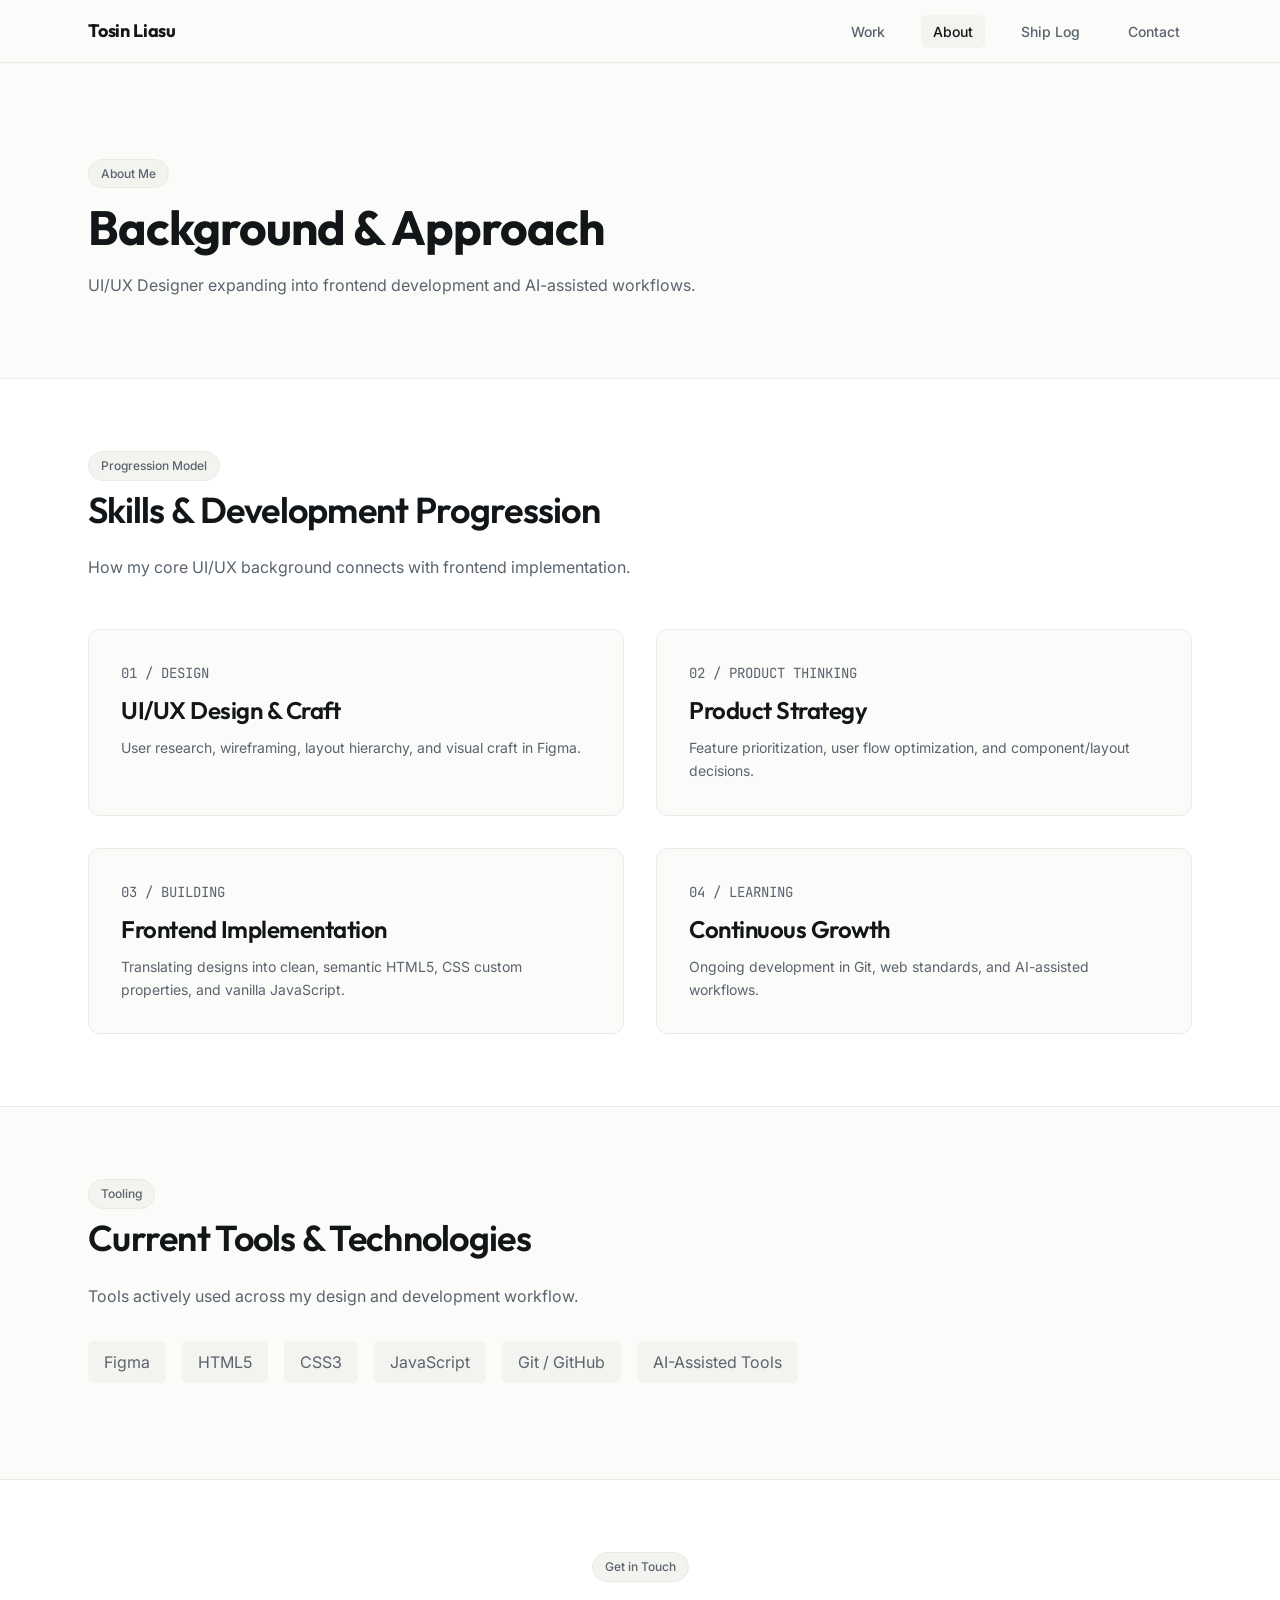
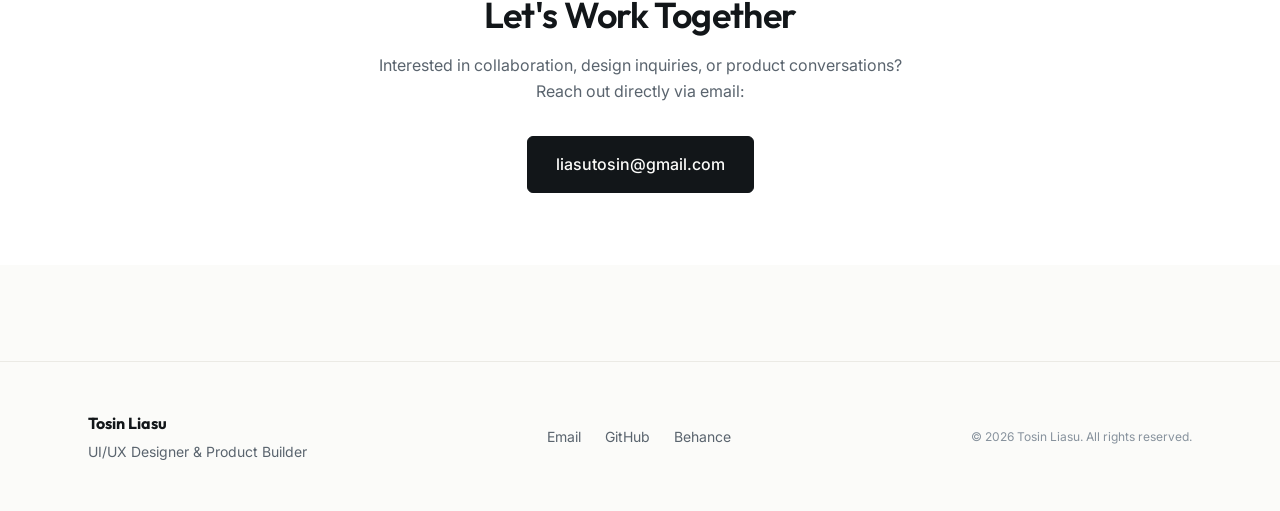
==== about.html @ 81b286e2 "feat: complete Stage 5 about, shiplog, and contact secondary pages" ====
<!DOCTYPE html>
<html lang="en">
<head>
  <meta charset="UTF-8">
  <meta name="viewport" content="width=device-width, initial-scale=1.0">
  <title>About — Tosin Liasu Portfolio</title>
  <meta name="description" content="Learn about Tosin Liasu — UI/UX Designer expanding into frontend development and AI-assisted workflows.">
  <link rel="stylesheet" href="css/main.css">
</head>
<body>

  <!-- Site Header & Navigation -->
  <header class="site-header">
    <div class="container">
      <a href="index.html" class="brand-logo">Tosin Liasu</a>
      
      <button class="mobile-menu-btn" aria-label="Toggle navigation menu" aria-expanded="false">
        <svg width="24" height="24" viewBox="0 0 24 24" fill="none" stroke="currentColor" stroke-width="2" stroke-linecap="round" stroke-linejoin="round">
          <line x1="3" y1="12" x2="21" y2="12"></line>
          <line x1="3" y1="6" x2="21" y2="6"></line>
          <line x1="3" y1="18" x2="21" y2="18"></line>
        </svg>
      </button>

      <nav>
        <ul class="nav-links">
          <li><a href="work.html" class="nav-link">Work</a></li>
          <li><a href="about.html" class="nav-link active">About</a></li>
          <li><a href="shiplog.html" class="nav-link">Ship Log</a></li>
          <li><a href="contact.html" class="nav-link">Contact</a></li>
        </ul>
      </nav>
    </div>
  </header>

  <main>
    <!-- About Hero Section -->
    <section class="section" style="padding-top: var(--space-3xl); padding-bottom: var(--space-xl);">
      <div class="container">
        <span class="badge" style="margin-bottom: var(--space-xs);">About Me</span>
        <h1 class="page-title">Background & Approach</h1>
        <p class="lead" style="margin-bottom: var(--space-lg);">
          UI/UX Designer expanding into frontend development and AI-assisted workflows.
        </p>
      </div>
    </section>

    <!-- Progression Pillars Section -->
    <section class="section" style="background-color: var(--bg-surface); border-top: 1px solid var(--border-light); border-bottom: 1px solid var(--border-light);">
      <div class="container">
        <div class="section-header" style="margin-bottom: var(--space-xl);">
          <span class="badge" style="margin-bottom: var(--space-2xs);">Progression Model</span>
          <h2 class="section-title">Skills & Development Progression</h2>
          <p class="text-muted">How my core UI/UX background connects with frontend implementation.</p>
        </div>

        <div class="grid grid-2-col">
          <!-- Pillar 1: Design -->
          <div class="info-card" style="background-color: var(--bg-primary);">
            <div class="font-mono text-small text-muted" style="margin-bottom: var(--space-xs);">01 / DESIGN</div>
            <h3 style="margin-bottom: var(--space-xs);">UI/UX Design & Craft</h3>
            <p class="text-small text-muted" style="margin-bottom: 0;">
              User research, wireframing, layout hierarchy, and visual craft in Figma.
            </p>
          </div>

          <!-- Pillar 2: Product Thinking -->
          <div class="info-card" style="background-color: var(--bg-primary);">
            <div class="font-mono text-small text-muted" style="margin-bottom: var(--space-xs);">02 / PRODUCT THINKING</div>
            <h3 style="margin-bottom: var(--space-xs);">Product Strategy</h3>
            <p class="text-small text-muted" style="margin-bottom: 0;">
              Feature prioritization, user flow optimization, and component/layout decisions.
            </p>
          </div>

          <!-- Pillar 3: Building -->
          <div class="info-card" style="background-color: var(--bg-primary);">
            <div class="font-mono text-small text-muted" style="margin-bottom: var(--space-xs);">03 / BUILDING</div>
            <h3 style="margin-bottom: var(--space-xs);">Frontend Implementation</h3>
            <p class="text-small text-muted" style="margin-bottom: 0;">
              Translating designs into clean, semantic HTML5, CSS custom properties, and vanilla JavaScript.
            </p>
          </div>

          <!-- Pillar 4: Learning -->
          <div class="info-card" style="background-color: var(--bg-primary);">
            <div class="font-mono text-small text-muted" style="margin-bottom: var(--space-xs);">04 / LEARNING</div>
            <h3 style="margin-bottom: var(--space-xs);">Continuous Growth</h3>
            <p class="text-small text-muted" style="margin-bottom: 0;">
              Ongoing development in Git, web standards, and AI-assisted workflows.
            </p>
          </div>
        </div>
      </div>
    </section>

    <!-- Current Tool Stack Section -->
    <section class="section" style="padding-top: var(--space-2xl); padding-bottom: var(--space-3xl);">
      <div class="container">
        <div class="section-header" style="margin-bottom: var(--space-lg);">
          <span class="badge" style="margin-bottom: var(--space-2xs);">Tooling</span>
          <h2 class="section-title">Current Tools & Technologies</h2>
          <p class="text-muted">Tools actively used across my design and development workflow.</p>
        </div>

        <div style="display: flex; flex-wrap: wrap; gap: var(--space-sm);">
          <span class="tag" style="font-size: var(--font-size-body); padding: 0.5rem 1rem;">Figma</span>
          <span class="tag" style="font-size: var(--font-size-body); padding: 0.5rem 1rem;">HTML5</span>
          <span class="tag" style="font-size: var(--font-size-body); padding: 0.5rem 1rem;">CSS3</span>
          <span class="tag" style="font-size: var(--font-size-body); padding: 0.5rem 1rem;">JavaScript</span>
          <span class="tag" style="font-size: var(--font-size-body); padding: 0.5rem 1rem;">Git / GitHub</span>
          <span class="tag" style="font-size: var(--font-size-body); padding: 0.5rem 1rem;">AI-Assisted Tools</span>
        </div>
      </div>
    </section>

    <!-- Contact CTA Section -->
    <section class="section" id="contact" style="background-color: var(--bg-surface); border-top: 1px solid var(--border-light);">
      <div class="container text-center" style="max-width: 640px;">
        <span class="badge" style="margin-bottom: var(--space-xs);">Get in Touch</span>
        <h2 class="section-title" style="margin-bottom: var(--space-sm);">Let's Work Together</h2>
        <p class="text-muted" style="margin-bottom: var(--space-lg);">
          Interested in collaboration, design inquiries, or product conversations? Reach out directly via email:
        </p>
        <a href="mailto:liasutosin@gmail.com" class="btn btn-primary font-mono" style="font-size: 1rem; padding: 0.875rem 1.75rem;">
          liasutosin@gmail.com
        </a>
      </div>
    </section>
  </main>

  <!-- Site Footer -->
  <footer class="site-footer">
    <div class="container footer-content">
      <div>
        <strong style="font-family: var(--font-heading); font-size: 1rem; display: block; margin-bottom: 4px;">Tosin Liasu</strong>
        <p class="text-small text-muted" style="margin-bottom: 0;">UI/UX Designer & Product Builder</p>
      </div>

      <ul class="footer-socials">
        <li><a href="mailto:liasutosin@gmail.com">Email</a></li>
        <li><a href="https://github.com/Tosin-ships-it" target="_blank" rel="noopener">GitHub</a></li>
        <li><a href="https://be.net/tl332" target="_blank" rel="noopener">Behance</a></li>
      </ul>

      <div class="footer-copy">
        &copy; 2026 Tosin Liasu. All rights reserved.
      </div>
    </div>
  </footer>

  <script src="js/main.js"></script>
</body>
</html>
---- css/main.css ----
/* -------------------------------------------------------------------
   Tosin Liasu Personal Portfolio — Master Stylesheet
   Import tokens.css first before main stylesheet logic.
   ------------------------------------------------------------------- */

@import url('tokens.css');

/* Google Fonts Import: Outfit, Inter, JetBrains Mono */
@import url('https://fonts.googleapis.com/css2?family=Inter:wght@400;500;600;700&family=JetBrains+Mono:wght@400;500&family=Outfit:wght@500;600;700&display=swap');

/* ===================================================================
   1. CSS RESET & BASE STYLES
   =================================================================== */

*, *::before, *::after {
  box-sizing: border-box;
  margin: 0;
  padding: 0;
}

html {
  font-family: var(--font-body);
  font-size: 16px;
  line-height: var(--line-height-body);
  color: var(--text-primary);
  background-color: var(--bg-primary);
  scroll-behavior: smooth;
  -webkit-text-size-adjust: 100%;
  -webkit-font-smoothing: antialiased;
  -moz-osx-font-smoothing: grayscale;
}

body {
  min-height: 100vh;
  display: flex;
  flex-direction: column;
}

main {
  flex: 1;
}

/* Accessible Focus States */
:focus-visible {
  outline: 2px solid var(--accent-primary);
  outline-offset: 3px;
  border-radius: var(--radius-sm);
}

/* Selection Styling */
::selection {
  background-color: var(--accent-subtle);
  color: var(--accent-primary);
}

/* Media Elements Defaults */
img, picture, video, canvas, svg {
  display: block;
  max-width: 100%;
  height: auto;
}

input, button, textarea, select {
  font: inherit;
}

/* ===================================================================
   2. TYPOGRAPHY
   =================================================================== */

h1, h2, h3, h4, h5, h6 {
  font-family: var(--font-heading);
  font-weight: var(--fw-semibold);
  line-height: var(--line-height-heading);
  color: var(--text-primary);
  letter-spacing: -0.02em;
}

h1, .display-title {
  font-size: var(--font-size-display);
  font-weight: var(--fw-bold);
  margin-bottom: var(--space-md);
}

.page-title {
  font-size: var(--font-size-h1);
  margin-bottom: var(--space-sm);
}

h2, .section-title {
  font-size: var(--font-size-h2);
  margin-bottom: var(--space-md);
}

h3, .card-title {
  font-size: var(--font-size-h3);
  margin-bottom: var(--space-xs);
}

p {
  margin-bottom: var(--space-sm);
  color: var(--text-primary);
}

p.lead {
  font-size: var(--font-size-body);
  color: var(--text-secondary);
  max-width: 68ch;
}

.text-muted {
  color: var(--text-secondary);
}

.text-small {
  font-size: var(--font-size-sm);
}

.font-mono {
  font-family: var(--font-mono);
}

a {
  color: var(--accent-primary);
  text-decoration: none;
  transition: color var(--transition-fast);
}

a:hover {
  color: var(--accent-hover);
}

/* ===================================================================
   3. CONTAINERS & LAYOUT UTILITIES
   =================================================================== */

.container {
  width: 100%;
  max-width: var(--container-max);
  margin-left: auto;
  margin-right: auto;
  padding-left: var(--space-md);
  padding-right: var(--space-md);
}

.container-reading {
  width: 100%;
  max-width: var(--container-reading);
  margin-left: auto;
  margin-right: auto;
}

.section {
  padding-top: var(--space-2xl);
  padding-bottom: var(--space-2xl);
}

.grid {
  display: grid;
  gap: var(--space-lg);
}

.grid-2-col {
  grid-template-columns: 1fr;
}

.grid-3-col {
  grid-template-columns: 1fr;
}

@media (min-width: 640px) {
  .grid-2-col {
    grid-template-columns: repeat(2, 1fr);
  }
}

@media (min-width: 1024px) {
  .container {
    padding-left: var(--space-xl);
    padding-right: var(--space-xl);
  }

  .grid-3-col {
    grid-template-columns: repeat(3, 1fr);
  }
}

/* Dynamic Flex Helpers */
.flex {
  display: flex;
}

.flex-between {
  display: flex;
  justify-content: space-between;
  align-items: center;
}

.flex-center {
  display: flex;
  justify-content: center;
  align-items: center;
}

.gap-sm { gap: var(--space-sm); }
.gap-md { gap: var(--space-md); }

/* ===================================================================
   4. UI COMPONENTS (Buttons, Badges, Cards, Header, Footer)
   =================================================================== */

/* --- Buttons --- */
.btn {
  display: inline-flex;
  align-items: center;
  justify-content: center;
  gap: var(--space-xs);
  padding: 0.75rem 1.5rem;
  font-family: var(--font-body);
  font-size: var(--font-size-sm);
  font-weight: var(--fw-medium);
  border-radius: var(--radius-sm);
  cursor: pointer;
  border: 1px solid transparent;
  transition: background-color var(--transition-fast), border-color var(--transition-fast), transform var(--transition-fast);
  text-decoration: none;
  min-height: 44px; /* Accessible tap target */
}

.btn-primary {
  background-color: var(--text-primary);
  color: var(--bg-primary);
  border-color: var(--text-primary);
}

.btn-primary:hover {
  background-color: #2D3339;
  color: var(--bg-primary);
  transform: translateY(-1px);
}

.btn-secondary {
  background-color: var(--bg-surface);
  color: var(--text-primary);
  border-color: var(--border-light);
}

.btn-secondary:hover {
  background-color: var(--bg-subtle);
  border-color: var(--border-medium);
  color: var(--text-primary);
}

.btn-link {
  padding: 0;
  background: transparent;
  color: var(--accent-primary);
  border: none;
  min-height: auto;
  font-weight: var(--fw-medium);
}

.btn-link:hover {
  color: var(--accent-hover);
  text-decoration: underline;
}

/* --- Badges & Tags --- */
.badge {
  display: inline-flex;
  align-items: center;
  padding: 0.25rem 0.75rem;
  font-size: var(--font-size-xs);
  font-weight: var(--fw-medium);
  border-radius: var(--radius-full);
  background-color: var(--bg-subtle);
  color: var(--text-secondary);
  border: 1px solid var(--border-light);
  white-space: nowrap;
}

.tag {
  display: inline-flex;
  align-items: center;
  padding: 0.2rem 0.6rem;
  font-size: var(--font-size-xs);
  font-weight: var(--fw-regular);
  border-radius: var(--radius-sm);
  background-color: var(--bg-subtle);
  color: var(--text-secondary);
}

/* --- Header / Navigation --- */
.site-header {
  position: sticky;
  top: 0;
  z-index: 100;
  background-color: rgba(251, 251, 249, 0.9);
  backdrop-filter: blur(8px);
  border-bottom: 1px solid var(--border-light);
  padding-top: var(--space-sm);
  padding-bottom: var(--space-sm);
}

.site-header .container {
  display: flex;
  justify-content: space-between;
  align-items: center;
}

.brand-logo {
  font-family: var(--font-heading);
  font-size: 1.125rem;
  font-weight: var(--fw-bold);
  color: var(--text-primary);
  text-decoration: none;
  letter-spacing: -0.01em;
}

.brand-logo:hover {
  color: var(--accent-primary);
}

.nav-links {
  display: flex;
  align-items: center;
  gap: var(--space-md);
  list-style: none;
}

.nav-link {
  font-size: var(--font-size-sm);
  font-weight: var(--fw-medium);
  color: var(--text-secondary);
  text-decoration: none;
  padding: var(--space-2xs) var(--space-xs);
  border-radius: var(--radius-sm);
  transition: color var(--transition-fast);
}

.nav-link:hover,
.nav-link.active {
  color: var(--text-primary);
  background-color: var(--bg-subtle);
}

.mobile-menu-btn {
  display: none;
  background: transparent;
  border: none;
  cursor: pointer;
  padding: var(--space-2xs);
  color: var(--text-primary);
}

@media (max-width: 639px) {
  .mobile-menu-btn {
    display: block;
  }

  .nav-links {
    display: none;
    position: absolute;
    top: 100%;
    left: 0;
    right: 0;
    background-color: var(--bg-surface);
    border-bottom: 1px solid var(--border-light);
    flex-direction: column;
    padding: var(--space-md);
    gap: var(--space-xs);
    box-shadow: var(--shadow-subtle);
  }

  .nav-links.is-open {
    display: flex;
  }
}

/* --- Project Cards --- */
.project-card {
  background-color: var(--bg-surface);
  border: 1px solid var(--border-light);
  border-radius: var(--radius-md);
  overflow: hidden;
  display: flex;
  flex-direction: column;
  transition: transform var(--transition-base), border-color var(--transition-base), box-shadow var(--transition-base);
}

.project-card:hover {
  transform: translateY(-3px);
  border-color: var(--border-medium);
  box-shadow: var(--shadow-hover);
}

.card-cover {
  width: 100%;
  aspect-ratio: 16 / 10;
  background-color: var(--bg-subtle);
  overflow: hidden;
  position: relative;
  border-bottom: 1px solid var(--border-light);
}

.card-cover img {
  width: 100%;
  height: 100%;
  object-fit: cover;
  transition: transform var(--transition-base);
}

.project-card:hover .card-cover img {
  transform: scale(1.02);
}

.card-content {
  padding: var(--space-md);
  display: flex;
  flex-direction: column;
  flex: 1;
}

.card-header {
  display: flex;
  justify-content: space-between;
  align-items: flex-start;
  gap: var(--space-xs);
  margin-bottom: var(--space-xs);
}

.card-category {
  font-size: var(--font-size-xs);
  color: var(--text-secondary);
  text-transform: uppercase;
  letter-spacing: 0.05em;
  font-weight: var(--fw-medium);
}

.card-description {
  font-size: var(--font-size-sm);
  color: var(--text-secondary);
  margin-bottom: var(--space-md);
  flex: 1;
}

.card-tags {
  display: flex;
  flex-wrap: wrap;
  gap: var(--space-2xs);
  margin-bottom: var(--space-md);
}

.card-actions {
  display: flex;
  align-items: center;
  gap: var(--space-sm);
  margin-top: auto;
}

.text-center {
  text-align: center;
}

/* --- Info & Feature Cards --- */
.info-card {
  padding: var(--space-lg);
  background-color: var(--bg-surface);
  border: 1px solid var(--border-light);
  border-radius: var(--radius-md);
  transition: border-color var(--transition-fast), transform var(--transition-fast);
}

.info-card:hover {
  border-color: var(--border-medium);
}

/* --- Ship Log Cards --- */
.shiplog-card {
  padding: var(--space-lg);
  background-color: var(--bg-surface);
  border: 1px solid var(--border-light);
  border-radius: var(--radius-md);
  margin-bottom: var(--space-md);
  transition: border-color var(--transition-fast), transform var(--transition-fast);
}

.shiplog-card:hover {
  border-color: var(--border-medium);
}

.shiplog-card-header {
  display: flex;
  justify-content: space-between;
  align-items: center;
  margin-bottom: var(--space-xs);
}

.shiplog-card-tags {
  display: flex;
  flex-wrap: wrap;
  gap: var(--space-2xs);
  margin-top: var(--space-sm);
}

/* --- Contact Cards --- */
.contact-card {
  padding: var(--space-lg);
  background-color: var(--bg-surface);
  border: 1px solid var(--border-light);
  border-radius: var(--radius-md);
  display: flex;
  flex-direction: column;
  height: 100%;
  transition: border-color var(--transition-fast), transform var(--transition-fast);
}

.contact-card:hover {
  border-color: var(--border-medium);
  transform: translateY(-2px);
}

.contact-card-body {
  flex: 1;
  margin-bottom: var(--space-md);
}

/* --- Footer --- */
.site-footer {
  background-color: var(--bg-primary);
  border-top: 1px solid var(--border-light);
  padding-top: var(--space-xl);
  padding-bottom: var(--space-xl);
  margin-top: var(--space-3xl);
}

.footer-content {
  display: flex;
  flex-direction: column;
  gap: var(--space-md);
  align-items: center;
  text-align: center;
}

.footer-socials {
  display: flex;
  gap: var(--space-md);
  list-style: none;
}

.footer-socials a {
  color: var(--text-secondary);
  font-size: var(--font-size-sm);
  transition: color var(--transition-fast);
}

.footer-socials a:hover {
  color: var(--text-primary);
}

.footer-copy {
  font-size: var(--font-size-xs);
  color: var(--text-tertiary);
}

@media (min-width: 640px) {
  .footer-content {
    flex-direction: row;
    justify-content: space-between;
    text-align: left;
  }
}

/* ===================================================================
   5. ACCESSIBILITY & REDUCED MOTION
   =================================================================== */

@media (prefers-reduced-motion: reduce) {
  *, *::before, *::after {
    animation-duration: 0.01ms !important;
    animation-iteration-count: 1 !important;
    transition-duration: 0.01ms !important;
    scroll-behavior: auto !important;
  }
}
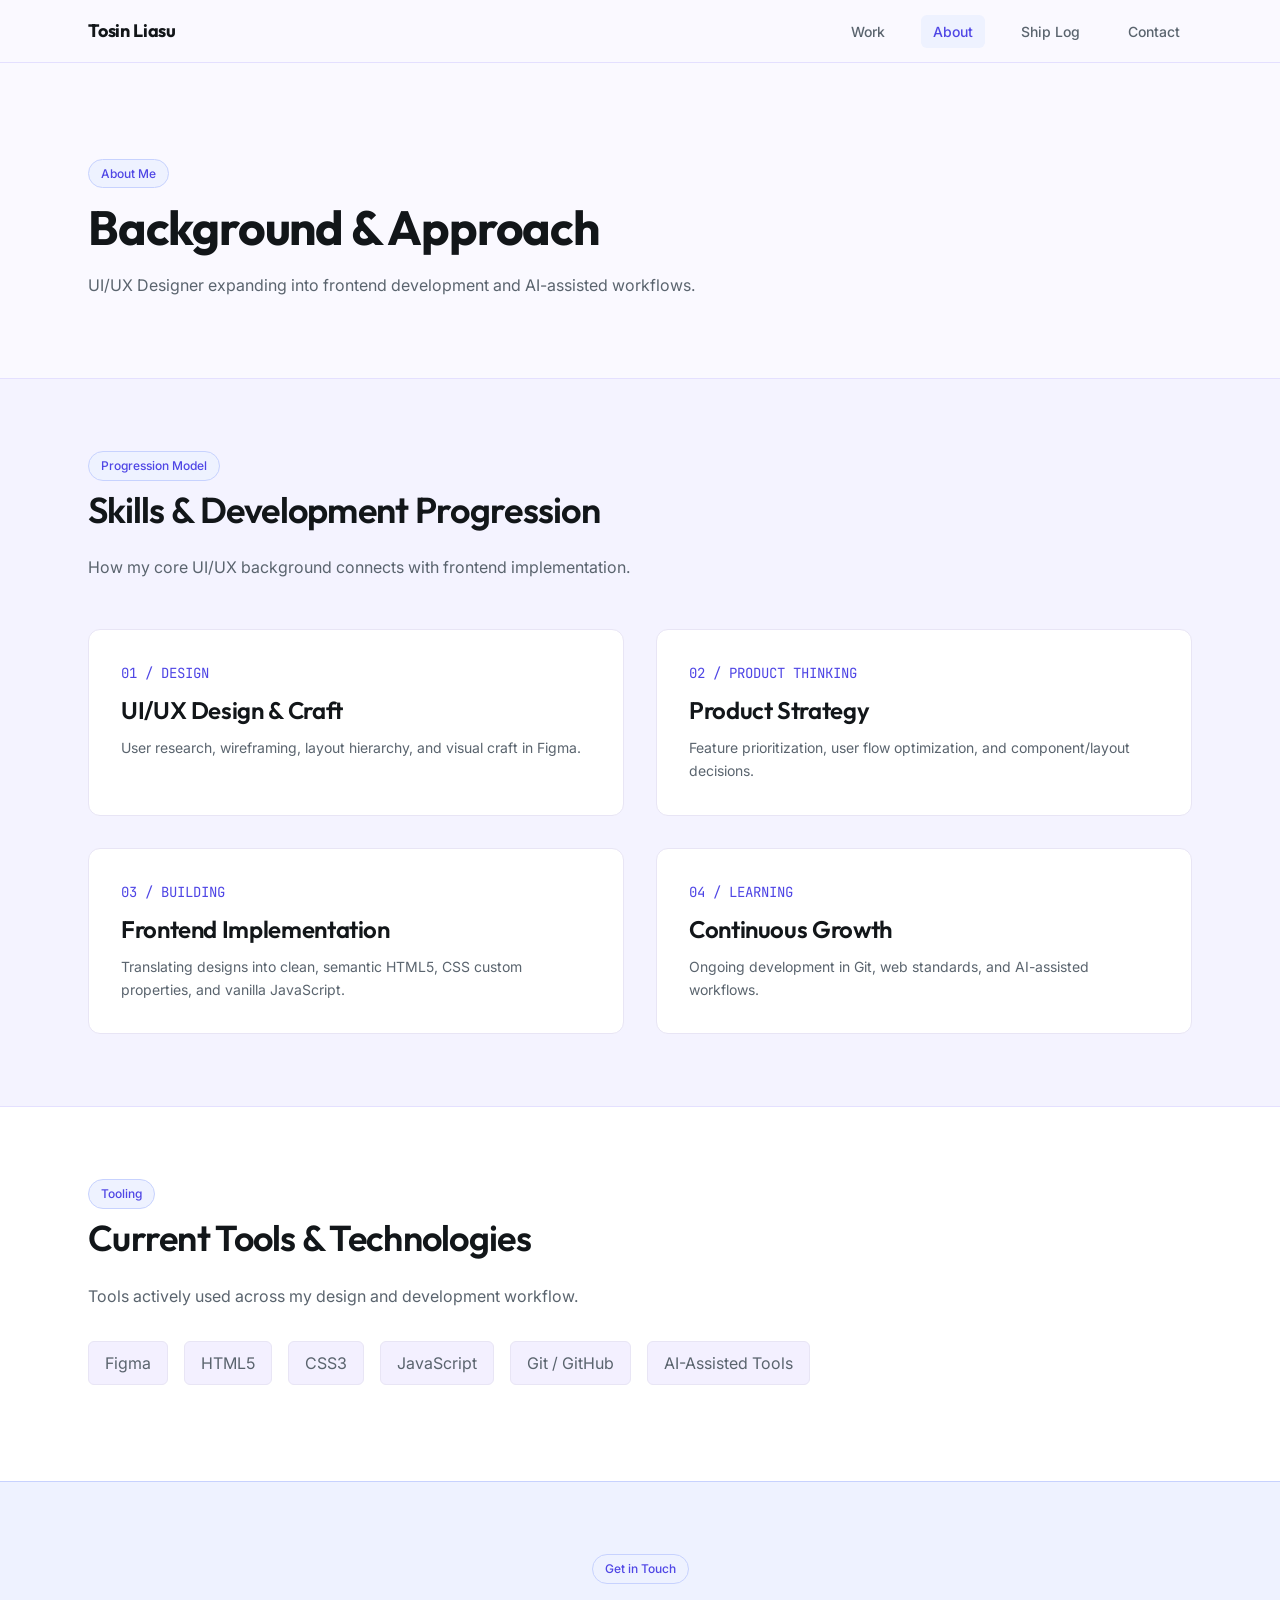
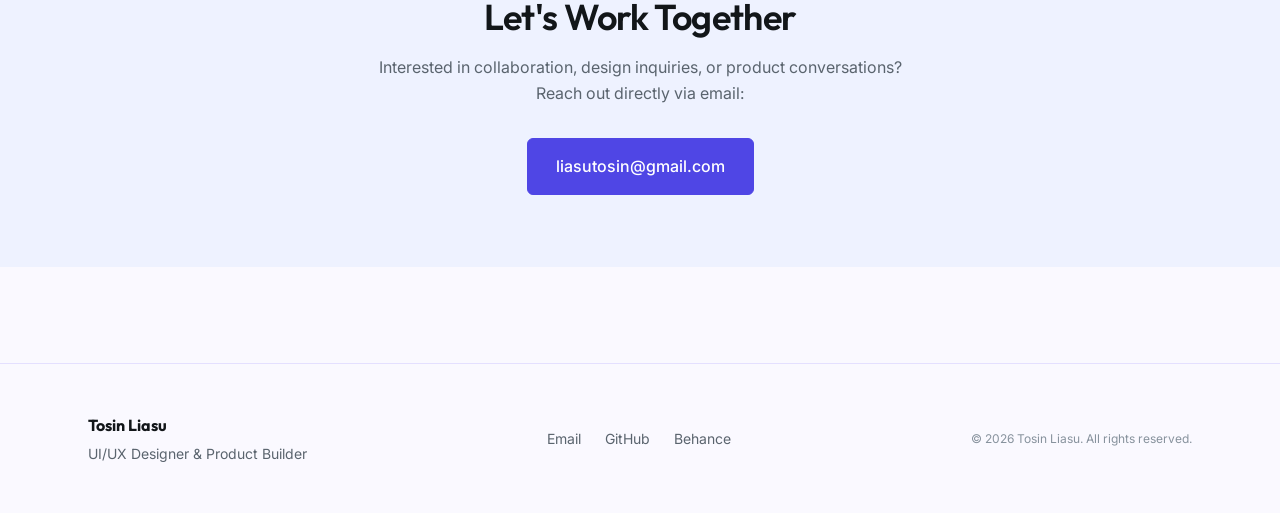
==== commit ac21c316: "feat: implement Section Colour System with subtle brand purple/lavender sequence" ====
--- a/about.html
+++ b/about.html
@@ -34,8 +34,8 @@
   </header>
 
   <main>
-    <!-- About Hero Section -->
-    <section class="section" style="padding-top: var(--space-3xl); padding-bottom: var(--space-xl);">
+    <!-- About Hero Section (Subtle lavender-tinted off-white) -->
+    <section class="section section-hero" style="padding-top: var(--space-3xl); padding-bottom: var(--space-xl);">
       <div class="container">
         <span class="badge" style="margin-bottom: var(--space-xs);">About Me</span>
         <h1 class="page-title">Background & Approach</h1>
@@ -45,8 +45,8 @@
       </div>
     </section>
 
-    <!-- Progression Pillars Section -->
-    <section class="section" style="background-color: var(--bg-surface); border-top: 1px solid var(--border-light); border-bottom: 1px solid var(--border-light);">
+    <!-- Progression Pillars Section (Soft Lavender Background) -->
+    <section class="section section-value">
       <div class="container">
         <div class="section-header" style="margin-bottom: var(--space-xl);">
           <span class="badge" style="margin-bottom: var(--space-2xs);">Progression Model</span>
@@ -56,8 +56,8 @@
 
         <div class="grid grid-2-col">
           <!-- Pillar 1: Design -->
-          <div class="info-card" style="background-color: var(--bg-primary);">
-            <div class="font-mono text-small text-muted" style="margin-bottom: var(--space-xs);">01 / DESIGN</div>
+          <div class="info-card">
+            <div class="font-mono text-small" style="color: var(--accent-primary); margin-bottom: var(--space-xs);">01 / DESIGN</div>
             <h3 style="margin-bottom: var(--space-xs);">UI/UX Design & Craft</h3>
             <p class="text-small text-muted" style="margin-bottom: 0;">
               User research, wireframing, layout hierarchy, and visual craft in Figma.
@@ -65,8 +65,8 @@
           </div>
 
           <!-- Pillar 2: Product Thinking -->
-          <div class="info-card" style="background-color: var(--bg-primary);">
-            <div class="font-mono text-small text-muted" style="margin-bottom: var(--space-xs);">02 / PRODUCT THINKING</div>
+          <div class="info-card">
+            <div class="font-mono text-small" style="color: var(--accent-primary); margin-bottom: var(--space-xs);">02 / PRODUCT THINKING</div>
             <h3 style="margin-bottom: var(--space-xs);">Product Strategy</h3>
             <p class="text-small text-muted" style="margin-bottom: 0;">
               Feature prioritization, user flow optimization, and component/layout decisions.
@@ -74,8 +74,8 @@
           </div>
 
           <!-- Pillar 3: Building -->
-          <div class="info-card" style="background-color: var(--bg-primary);">
-            <div class="font-mono text-small text-muted" style="margin-bottom: var(--space-xs);">03 / BUILDING</div>
+          <div class="info-card">
+            <div class="font-mono text-small" style="color: var(--accent-primary); margin-bottom: var(--space-xs);">03 / BUILDING</div>
             <h3 style="margin-bottom: var(--space-xs);">Frontend Implementation</h3>
             <p class="text-small text-muted" style="margin-bottom: 0;">
               Translating designs into clean, semantic HTML5, CSS custom properties, and vanilla JavaScript.
@@ -83,8 +83,8 @@
           </div>
 
           <!-- Pillar 4: Learning -->
-          <div class="info-card" style="background-color: var(--bg-primary);">
-            <div class="font-mono text-small text-muted" style="margin-bottom: var(--space-xs);">04 / LEARNING</div>
+          <div class="info-card">
+            <div class="font-mono text-small" style="color: var(--accent-primary); margin-bottom: var(--space-xs);">04 / LEARNING</div>
             <h3 style="margin-bottom: var(--space-xs);">Continuous Growth</h3>
             <p class="text-small text-muted" style="margin-bottom: 0;">
               Ongoing development in Git, web standards, and AI-assisted workflows.
@@ -94,8 +94,8 @@
       </div>
     </section>
 
-    <!-- Current Tool Stack Section -->
-    <section class="section" style="padding-top: var(--space-2xl); padding-bottom: var(--space-3xl);">
+    <!-- Current Tool Stack Section (Pure White) -->
+    <section class="section section-work" style="padding-top: var(--space-2xl); padding-bottom: var(--space-3xl);">
       <div class="container">
         <div class="section-header" style="margin-bottom: var(--space-lg);">
           <span class="badge" style="margin-bottom: var(--space-2xs);">Tooling</span>
@@ -114,8 +114,8 @@
       </div>
     </section>
 
-    <!-- Contact CTA Section -->
-    <section class="section" id="contact" style="background-color: var(--bg-surface); border-top: 1px solid var(--border-light);">
+    <!-- Contact CTA Section (Light Lavender Treatment) -->
+    <section class="section section-contact" id="contact">
       <div class="container text-center" style="max-width: 640px;">
         <span class="badge" style="margin-bottom: var(--space-xs);">Get in Touch</span>
         <h2 class="section-title" style="margin-bottom: var(--space-sm);">Let's Work Together</h2>
@@ -148,7 +148,5 @@
       </div>
     </div>
   </footer>
-
-  <script src="js/main.js"></script>
 </body>
 </html>
--- a/css/main.css
+++ b/css/main.css
@@ -1,6 +1,6 @@
 /* -------------------------------------------------------------------
    Tosin Liasu Personal Portfolio — Master Stylesheet
-   Import tokens.css first before main stylesheet logic.
+   Section Colour System & Brand Palette Sequence
    ------------------------------------------------------------------- */
 
 @import url('tokens.css');
@@ -80,21 +80,25 @@
   font-size: var(--font-size-display);
   font-weight: var(--fw-bold);
   margin-bottom: var(--space-md);
+  letter-spacing: -0.03em;
 }
 
 .page-title {
   font-size: var(--font-size-h1);
   margin-bottom: var(--space-sm);
+  letter-spacing: -0.025em;
 }
 
 h2, .section-title {
   font-size: var(--font-size-h2);
   margin-bottom: var(--space-md);
+  letter-spacing: -0.02em;
 }
 
 h3, .card-title {
   font-size: var(--font-size-h3);
   margin-bottom: var(--space-xs);
+  letter-spacing: -0.015em;
 }
 
 p {
@@ -106,6 +110,7 @@
   font-size: var(--font-size-body);
   color: var(--text-secondary);
   max-width: 68ch;
+  line-height: 1.65;
 }
 
 .text-muted {
@@ -130,8 +135,18 @@
   color: var(--accent-hover);
 }
 
+/* Section Eyebrow Badges & Mono Labels */
+.section-num {
+  display: block;
+  font-size: var(--font-size-xs);
+  color: var(--accent-primary);
+  letter-spacing: 0.08em;
+  margin-bottom: var(--space-2xs);
+  font-weight: var(--fw-medium);
+}
+
 /* ===================================================================
-   3. CONTAINERS & LAYOUT UTILITIES
+   3. CONTAINERS, LAYOUT & SECTION COLOUR SYSTEM
    =================================================================== */
 
 .container {
@@ -155,6 +170,40 @@
   padding-bottom: var(--space-2xl);
 }
 
+/* Section Colour System Utility Classes */
+.section-hero {
+  background-color: var(--bg-section-hero);
+}
+
+.section-value {
+  background-color: var(--bg-section-value);
+  border-top: 1px solid var(--border-subtle-purple);
+  border-bottom: 1px solid var(--border-subtle-purple);
+}
+
+.section-work {
+  background-color: var(--bg-section-work);
+}
+
+.section-process {
+  background-color: var(--bg-section-process);
+  border-top: 1px solid var(--border-subtle-purple);
+  border-bottom: 1px solid var(--border-subtle-purple);
+}
+
+.section-building {
+  background-color: var(--bg-section-building);
+}
+
+.section-shiplog {
+  background-color: var(--bg-section-shiplog);
+}
+
+.section-contact {
+  background-color: var(--bg-section-contact);
+  border-top: 1px solid var(--accent-border);
+}
+
 .grid {
   display: grid;
   gap: var(--space-lg);
@@ -185,28 +234,19 @@
   }
 }
 
+.text-center {
+  text-align: center;
+}
+
 /* Dynamic Flex Helpers */
-.flex {
-  display: flex;
-}
-
-.flex-between {
-  display: flex;
-  justify-content: space-between;
-  align-items: center;
-}
-
-.flex-center {
-  display: flex;
-  justify-content: center;
-  align-items: center;
-}
-
+.flex { display: flex; }
+.flex-between { display: flex; justify-content: space-between; align-items: center; }
+.flex-center { display: flex; justify-content: center; align-items: center; }
 .gap-sm { gap: var(--space-sm); }
 .gap-md { gap: var(--space-md); }
 
 /* ===================================================================
-   4. UI COMPONENTS (Buttons, Badges, Cards, Header, Footer)
+   4. UI COMPONENTS (Buttons, Badges, Header, Footer)
    =================================================================== */
 
 /* --- Buttons --- */
@@ -228,14 +268,15 @@
 }
 
 .btn-primary {
-  background-color: var(--text-primary);
-  color: var(--bg-primary);
-  border-color: var(--text-primary);
+  background-color: var(--accent-primary);
+  color: #FFFFFF;
+  border-color: var(--accent-primary);
 }
 
 .btn-primary:hover {
-  background-color: #2D3339;
-  color: var(--bg-primary);
+  background-color: var(--accent-hover);
+  color: #FFFFFF;
+  border-color: var(--accent-hover);
   transform: translateY(-1px);
 }
 
@@ -249,6 +290,7 @@
   background-color: var(--bg-subtle);
   border-color: var(--border-medium);
   color: var(--text-primary);
+  transform: translateY(-1px);
 }
 
 .btn-link {
@@ -273,9 +315,9 @@
   font-size: var(--font-size-xs);
   font-weight: var(--fw-medium);
   border-radius: var(--radius-full);
-  background-color: var(--bg-subtle);
-  color: var(--text-secondary);
-  border: 1px solid var(--border-light);
+  background-color: var(--accent-subtle);
+  color: var(--accent-primary);
+  border: 1px solid var(--accent-border);
   white-space: nowrap;
 }
 
@@ -288,6 +330,7 @@
   border-radius: var(--radius-sm);
   background-color: var(--bg-subtle);
   color: var(--text-secondary);
+  border: 1px solid var(--border-light);
 }
 
 /* --- Header / Navigation --- */
@@ -295,9 +338,9 @@
   position: sticky;
   top: 0;
   z-index: 100;
-  background-color: rgba(251, 251, 249, 0.9);
+  background-color: rgba(250, 249, 255, 0.92);
   backdrop-filter: blur(8px);
-  border-bottom: 1px solid var(--border-light);
+  border-bottom: 1px solid var(--border-subtle-purple);
   padding-top: var(--space-sm);
   padding-bottom: var(--space-sm);
 }
@@ -335,13 +378,13 @@
   text-decoration: none;
   padding: var(--space-2xs) var(--space-xs);
   border-radius: var(--radius-sm);
-  transition: color var(--transition-fast);
+  transition: color var(--transition-fast), background-color var(--transition-fast);
 }
 
 .nav-link:hover,
 .nav-link.active {
-  color: var(--text-primary);
-  background-color: var(--bg-subtle);
+  color: var(--accent-primary);
+  background-color: var(--accent-subtle);
 }
 
 .mobile-menu-btn {
@@ -390,7 +433,7 @@
 
 .project-card:hover {
   transform: translateY(-3px);
-  border-color: var(--border-medium);
+  border-color: var(--accent-border);
   box-shadow: var(--shadow-hover);
 }
 
@@ -431,7 +474,7 @@
 
 .card-category {
   font-size: var(--font-size-xs);
-  color: var(--text-secondary);
+  color: var(--accent-primary);
   text-transform: uppercase;
   letter-spacing: 0.05em;
   font-weight: var(--fw-medium);
@@ -456,10 +499,6 @@
   align-items: center;
   gap: var(--space-sm);
   margin-top: auto;
-}
-
-.text-center {
-  text-align: center;
 }
 
 /* --- Info & Feature Cards --- */
@@ -472,7 +511,7 @@
 }
 
 .info-card:hover {
-  border-color: var(--border-medium);
+  border-color: var(--accent-border);
 }
 
 /* --- Ship Log Cards --- */
@@ -486,7 +525,7 @@
 }
 
 .shiplog-card:hover {
-  border-color: var(--border-medium);
+  border-color: var(--accent-border);
 }
 
 .shiplog-card-header {
@@ -516,7 +555,7 @@
 }
 
 .contact-card:hover {
-  border-color: var(--border-medium);
+  border-color: var(--accent-border);
   transform: translateY(-2px);
 }
 
@@ -528,7 +567,7 @@
 /* --- Footer --- */
 .site-footer {
   background-color: var(--bg-primary);
-  border-top: 1px solid var(--border-light);
+  border-top: 1px solid var(--border-subtle-purple);
   padding-top: var(--space-xl);
   padding-bottom: var(--space-xl);
   margin-top: var(--space-3xl);
@@ -555,7 +594,7 @@
 }
 
 .footer-socials a:hover {
-  color: var(--text-primary);
+  color: var(--accent-primary);
 }
 
 .footer-copy {
@@ -583,4 +622,3 @@
     scroll-behavior: auto !important;
   }
 }
-
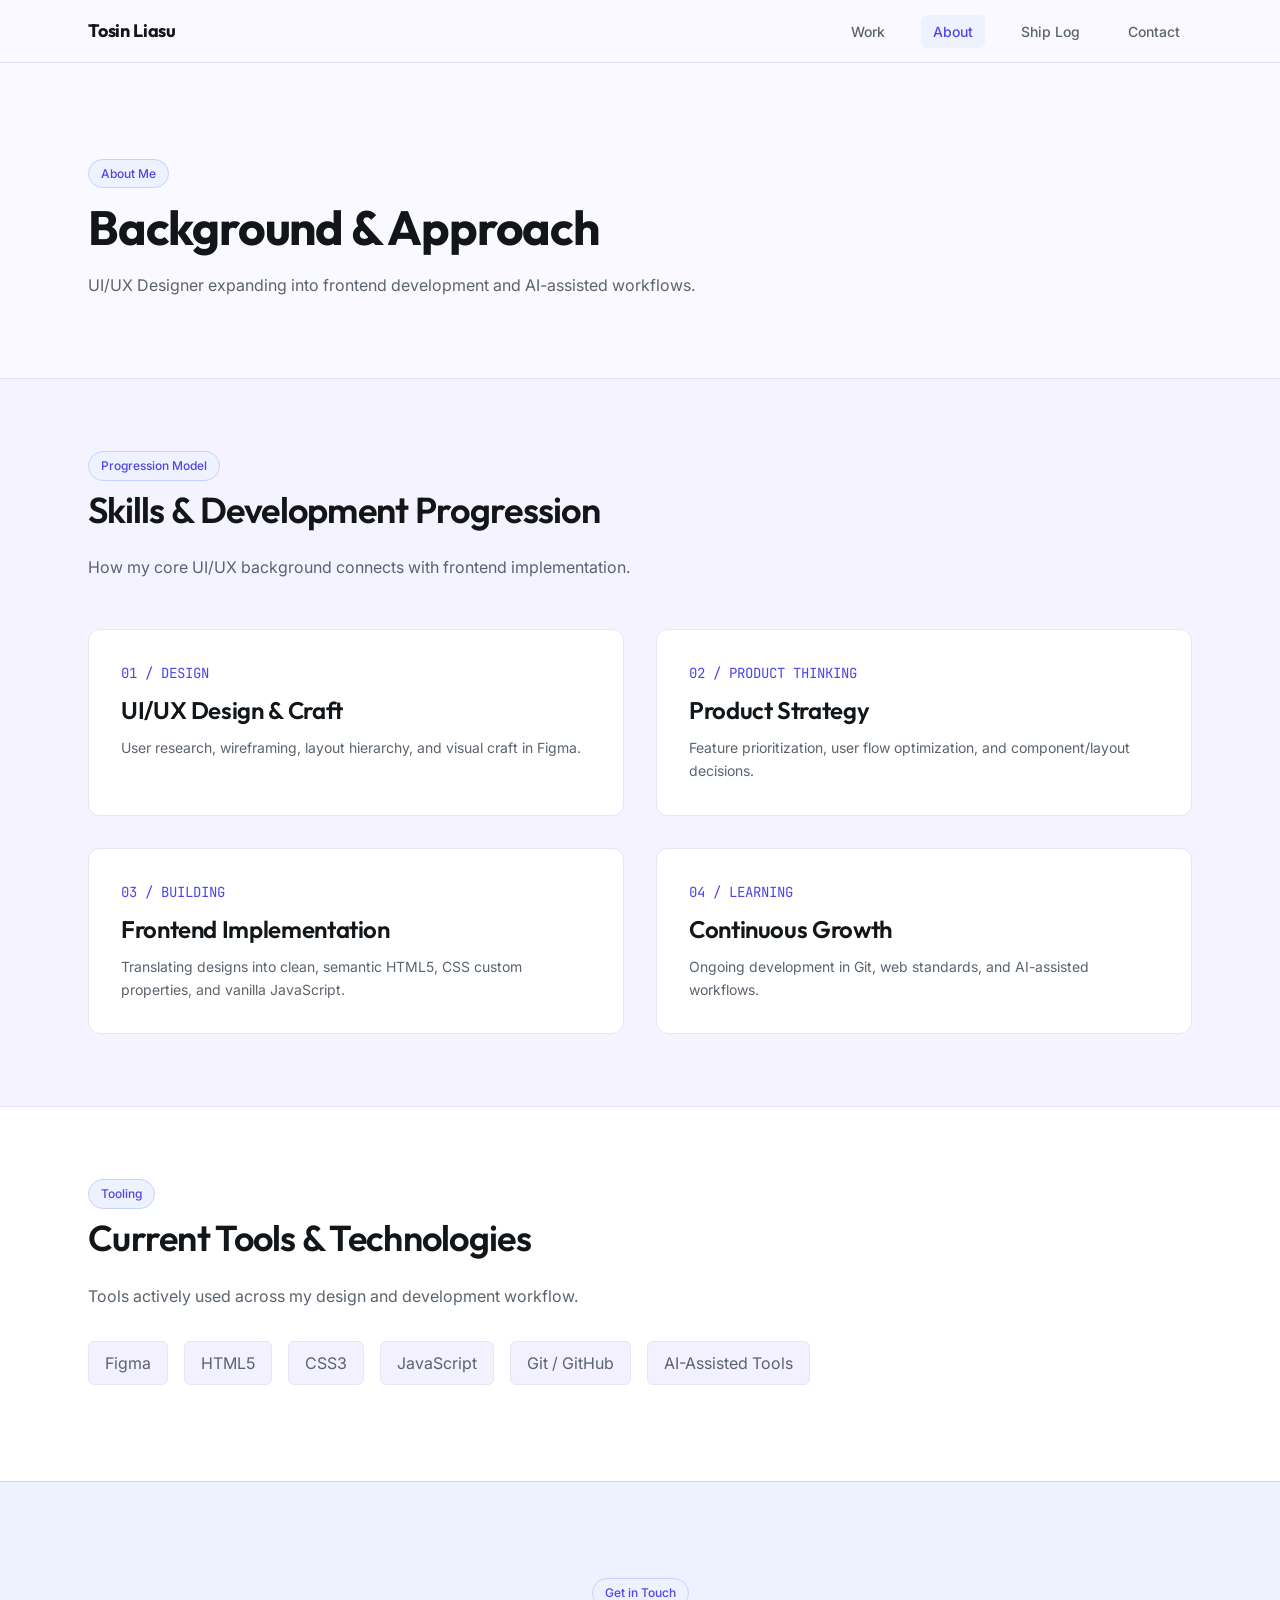
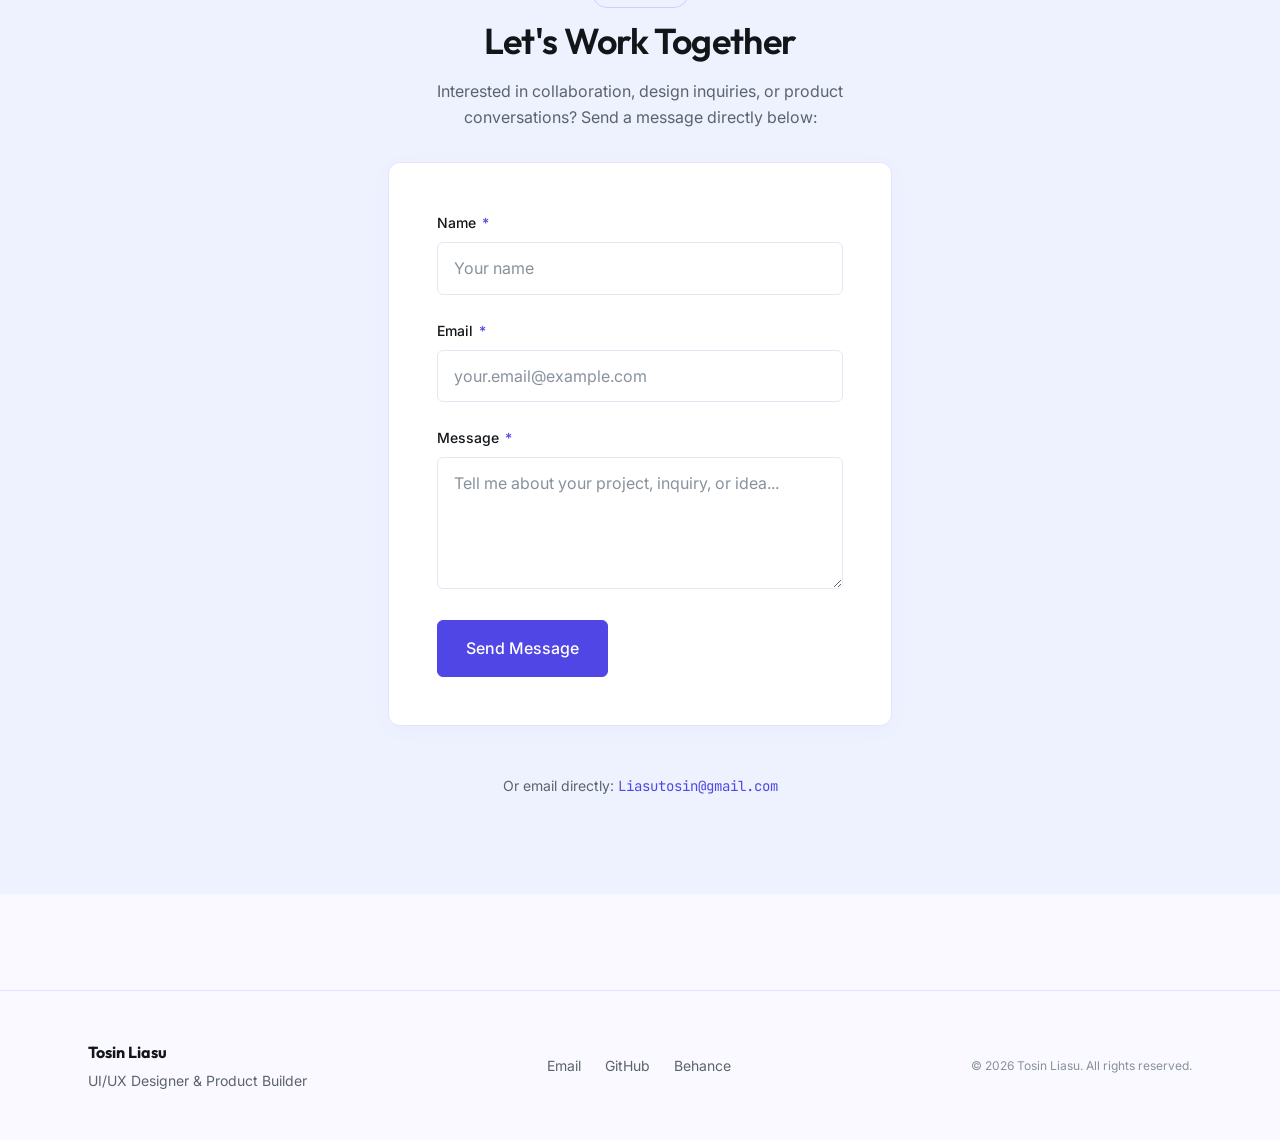
==== commit 54985dbe: "Update portfolio projects and contact section" ====
--- a/about.html
+++ b/about.html
@@ -114,17 +114,64 @@
       </div>
     </section>
 
-    <!-- Contact CTA Section (Light Lavender Treatment) -->
-    <section class="section section-contact" id="contact">
-      <div class="container text-center" style="max-width: 640px;">
+    <!-- Contact CTA Section (Formspree Powered) -->
+    <section class="section section-contact" id="contact" style="padding-top: var(--space-3xl); padding-bottom: var(--space-3xl);">
+      <div class="container text-center" style="max-width: 600px;">
         <span class="badge" style="margin-bottom: var(--space-xs);">Get in Touch</span>
         <h2 class="section-title" style="margin-bottom: var(--space-sm);">Let's Work Together</h2>
         <p class="text-muted" style="margin-bottom: var(--space-lg);">
-          Interested in collaboration, design inquiries, or product conversations? Reach out directly via email:
+          Interested in collaboration, design inquiries, or product conversations? Send a message directly below:
         </p>
-        <a href="mailto:liasutosin@gmail.com" class="btn btn-primary font-mono" style="font-size: 1rem; padding: 0.875rem 1.75rem;">
-          liasutosin@gmail.com
-        </a>
+
+        <div class="contact-form-card" style="text-align: left;">
+          <form class="contact-form" action="https://formspree.io/f/xaennlrw" method="POST" novalidate>
+            <div class="form-group">
+              <label for="about-contact-name" class="form-label">Name <span class="required-asterisk" aria-hidden="true">*</span></label>
+              <input 
+                type="text" 
+                id="about-contact-name" 
+                name="name" 
+                class="form-input" 
+                required 
+                placeholder="Your name" 
+                autocomplete="name"
+              >
+            </div>
+
+            <div class="form-group">
+              <label for="about-contact-email" class="form-label">Email <span class="required-asterisk" aria-hidden="true">*</span></label>
+              <input 
+                type="email" 
+                id="about-contact-email" 
+                name="email" 
+                class="form-input" 
+                required 
+                placeholder="your.email@example.com" 
+                autocomplete="email"
+              >
+            </div>
+
+            <div class="form-group">
+              <label for="about-contact-message" class="form-label">Message <span class="required-asterisk" aria-hidden="true">*</span></label>
+              <textarea 
+                id="about-contact-message" 
+                name="message" 
+                class="form-input form-textarea" 
+                rows="4" 
+                required 
+                placeholder="Tell me about your project, inquiry, or idea..."
+              ></textarea>
+            </div>
+
+            <div class="form-status" aria-live="polite"></div>
+
+            <button type="submit" class="btn btn-primary form-submit-btn">Send Message</button>
+          </form>
+        </div>
+
+        <p class="text-small text-muted" style="margin-top: var(--space-md); margin-bottom: 0;">
+          Or email directly: <a href="mailto:Liasutosin@gmail.com" class="font-mono" style="color: var(--accent-primary);">Liasutosin@gmail.com</a>
+        </p>
       </div>
     </section>
   </main>
@@ -138,7 +185,7 @@
       </div>
 
       <ul class="footer-socials">
-        <li><a href="mailto:liasutosin@gmail.com">Email</a></li>
+        <li><a href="mailto:Liasutosin@gmail.com">Email</a></li>
         <li><a href="https://github.com/Tosin-ships-it" target="_blank" rel="noopener">GitHub</a></li>
         <li><a href="https://be.net/tl332" target="_blank" rel="noopener">Behance</a></li>
       </ul>
--- a/css/main.css
+++ b/css/main.css
@@ -244,6 +244,61 @@
 .flex-center { display: flex; justify-content: center; align-items: center; }
 .gap-sm { gap: var(--space-sm); }
 .gap-md { gap: var(--space-md); }
+
+/* --- Hero Layout & Portrait Framing --- */
+.hero-container {
+  display: grid;
+  grid-template-columns: 1fr;
+  gap: var(--space-xl);
+  align-items: center;
+}
+
+@media (min-width: 900px) {
+  .hero-container {
+    grid-template-columns: 1.2fr 0.8fr;
+    gap: var(--space-2xl);
+  }
+}
+
+.hero-content {
+  display: flex;
+  flex-direction: column;
+  align-items: flex-start;
+}
+
+.hero-portrait-wrapper {
+  display: flex;
+  justify-content: center;
+  align-items: center;
+  width: 100%;
+}
+
+.hero-portrait-frame {
+  position: relative;
+  width: 100%;
+  max-width: 380px;
+  aspect-ratio: 4 / 5;
+  border-radius: var(--radius-lg);
+  overflow: hidden;
+  background-color: var(--bg-subtle);
+  border: 1px solid var(--accent-border);
+  box-shadow: 0 16px 36px -12px rgba(79, 70, 229, 0.12);
+  transition: transform var(--transition-base), box-shadow var(--transition-base), border-color var(--transition-base);
+}
+
+.hero-portrait-frame:hover {
+  transform: translateY(-3px);
+  box-shadow: 0 20px 44px -12px rgba(79, 70, 229, 0.18);
+  border-color: var(--accent-primary);
+}
+
+.hero-portrait-img {
+  width: 100%;
+  height: 100%;
+  object-fit: cover;
+  object-position: center 18%;
+  display: block;
+}
 
 /* ===================================================================
    4. UI COMPONENTS (Buttons, Badges, Header, Footer)
@@ -564,6 +619,115 @@
   margin-bottom: var(--space-md);
 }
 
+/* --- Contact Form Styles --- */
+.contact-form-container {
+  max-width: 600px;
+  margin: 0 auto;
+  text-align: left;
+}
+
+.contact-form-card {
+  padding: var(--space-lg);
+  background-color: var(--bg-surface);
+  border: 1px solid var(--border-light);
+  border-radius: var(--radius-md);
+  box-shadow: var(--shadow-subtle);
+  margin-bottom: var(--space-xl);
+}
+
+@media (min-width: 640px) {
+  .contact-form-card {
+    padding: var(--space-xl);
+  }
+}
+
+.contact-form {
+  width: 100%;
+  text-align: left;
+}
+
+.form-group {
+  margin-bottom: var(--space-md);
+}
+
+.form-label {
+  display: block;
+  font-family: var(--font-body);
+  font-size: var(--font-size-sm);
+  font-weight: var(--fw-medium);
+  color: var(--text-primary);
+  margin-bottom: var(--space-2xs);
+}
+
+.required-asterisk {
+  color: var(--accent-primary);
+  margin-left: 2px;
+}
+
+.form-input {
+  width: 100%;
+  padding: 0.75rem 1rem;
+  font-family: var(--font-body);
+  font-size: var(--font-size-body);
+  color: var(--text-primary);
+  background-color: var(--bg-surface);
+  border: 1px solid var(--border-light);
+  border-radius: var(--radius-sm);
+  transition: border-color var(--transition-fast), box-shadow var(--transition-fast);
+}
+
+.form-input:focus {
+  outline: none;
+  border-color: var(--accent-primary);
+  box-shadow: 0 0 0 3px rgba(79, 70, 229, 0.15);
+}
+
+.form-input::placeholder {
+  color: var(--text-tertiary);
+}
+
+.form-textarea {
+  resize: vertical;
+  min-height: 120px;
+}
+
+.form-submit-btn {
+  width: 100%;
+  font-size: 1rem;
+  padding: 0.875rem 1.75rem;
+}
+
+@media (min-width: 640px) {
+  .form-submit-btn {
+    width: auto;
+  }
+}
+
+.form-status {
+  margin-bottom: var(--space-md);
+  font-size: var(--font-size-sm);
+  border-radius: var(--radius-sm);
+  display: none;
+  line-height: var(--line-height-body);
+}
+
+.form-status:not(:empty) {
+  display: block;
+  padding: var(--space-sm) var(--space-md);
+}
+
+.form-status-success {
+  background-color: #ECFDF5;
+  color: #065F46;
+  border: 1px solid #A7F3D0;
+}
+
+.form-status-error {
+  background-color: #FEF2F2;
+  color: #991B1B;
+  border: 1px solid #FCA5A5;
+}
+
 /* --- Footer --- */
 .site-footer {
   background-color: var(--bg-primary);
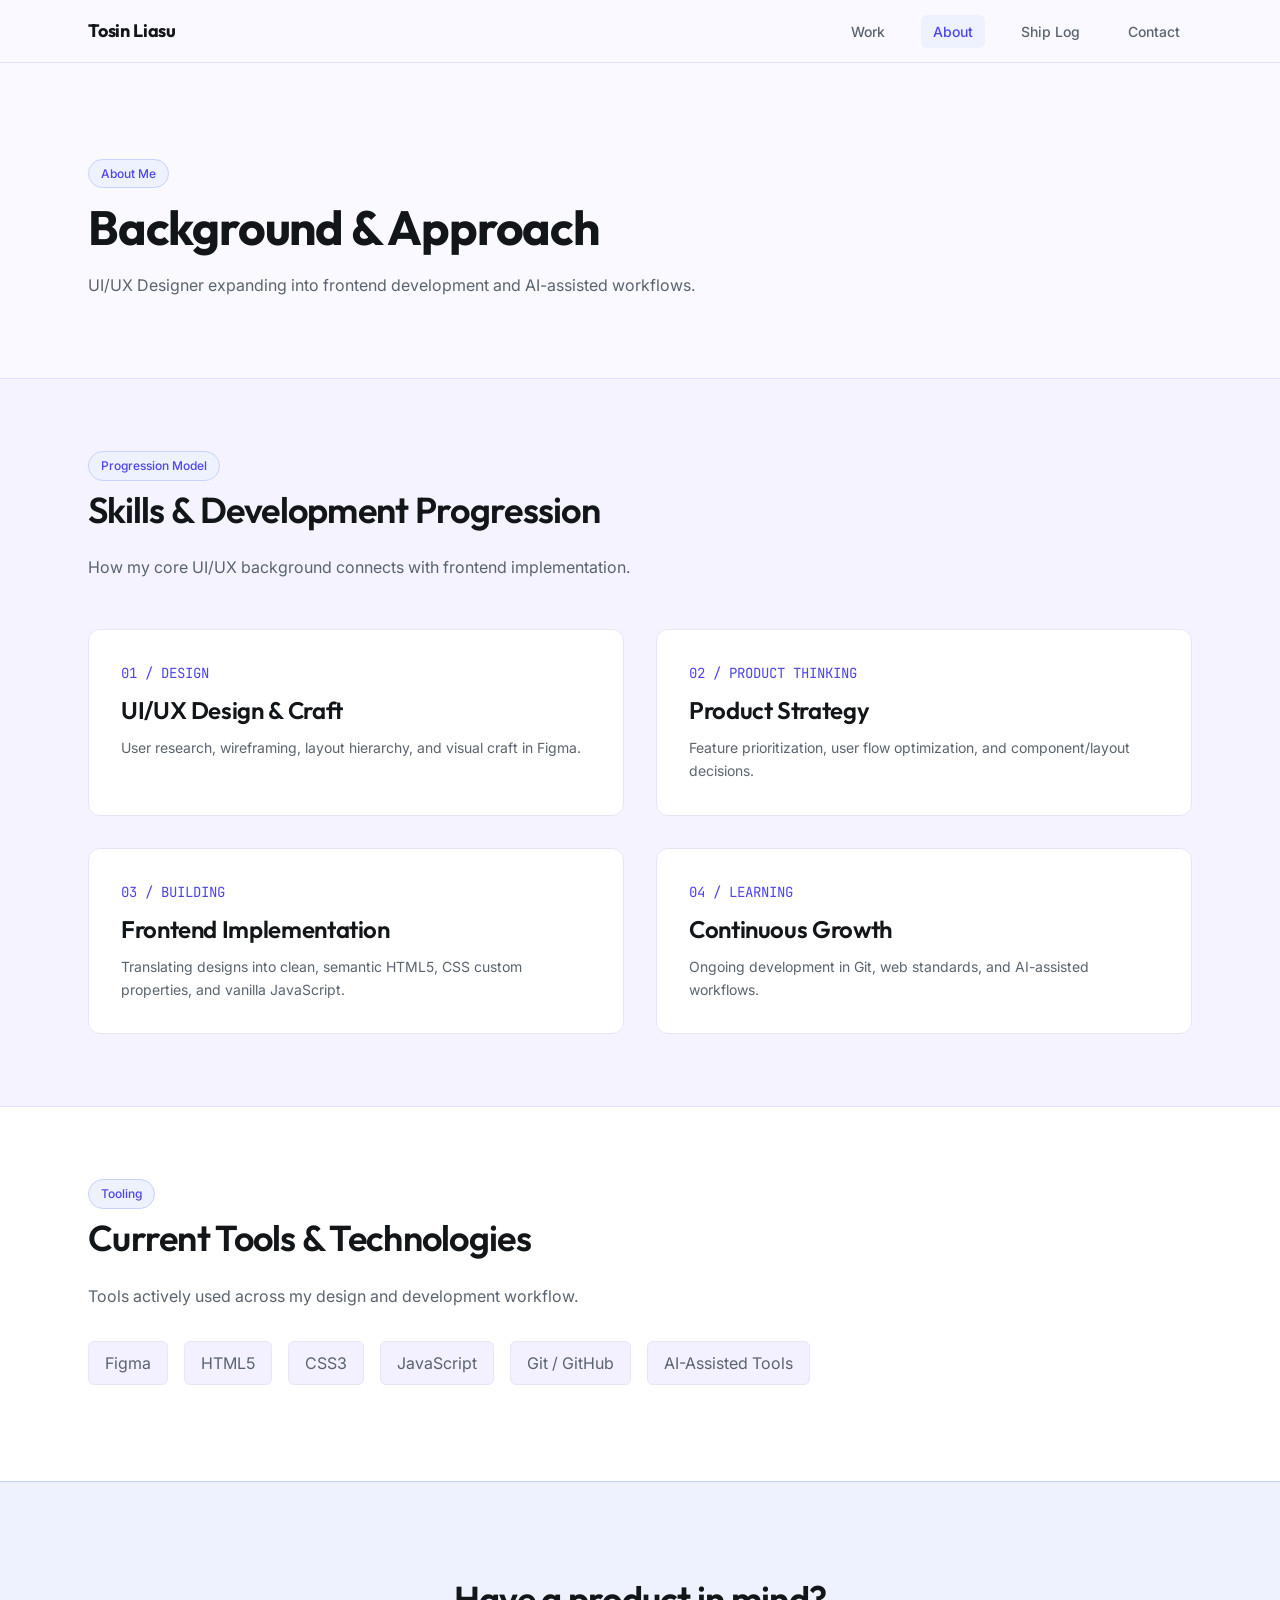
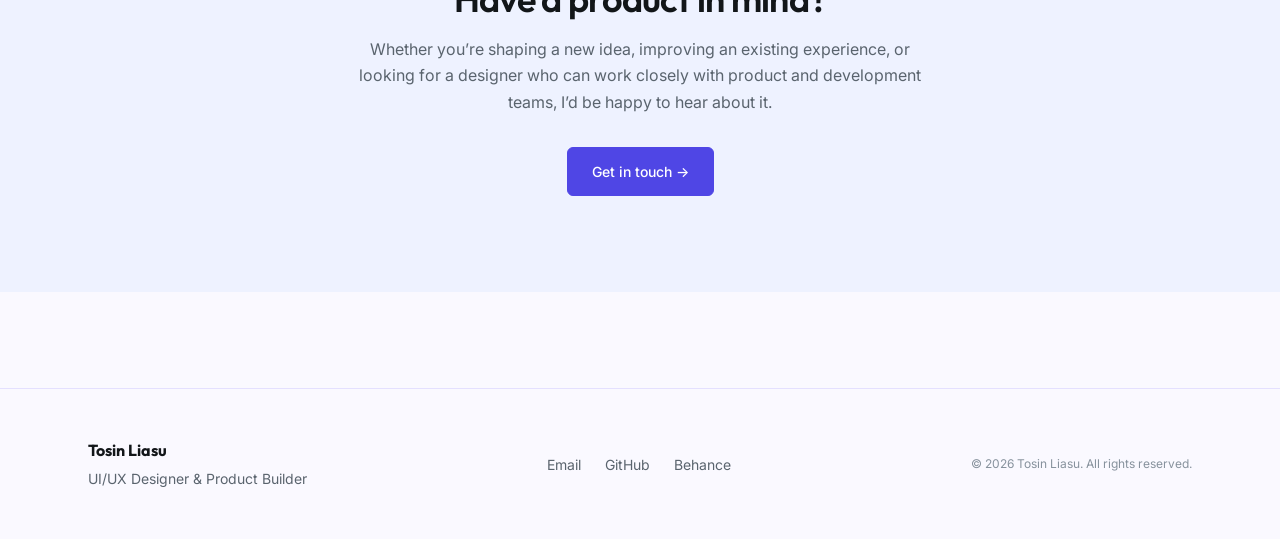
==== commit dba08128: "Update portfolio About section" ====
--- a/about.html
+++ b/about.html
@@ -114,64 +114,14 @@
       </div>
     </section>
 
-    <!-- Contact CTA Section (Formspree Powered) -->
+    <!-- Closing CTA Section -->
     <section class="section section-contact" id="contact" style="padding-top: var(--space-3xl); padding-bottom: var(--space-3xl);">
-      <div class="container text-center" style="max-width: 600px;">
-        <span class="badge" style="margin-bottom: var(--space-xs);">Get in Touch</span>
-        <h2 class="section-title" style="margin-bottom: var(--space-sm);">Let's Work Together</h2>
-        <p class="text-muted" style="margin-bottom: var(--space-lg);">
-          Interested in collaboration, design inquiries, or product conversations? Send a message directly below:
+      <div class="container text-center" style="max-width: 680px;">
+        <h2 class="section-title" style="margin-bottom: var(--space-sm);">Have a product in mind?</h2>
+        <p class="text-muted" style="margin-bottom: var(--space-lg); line-height: 1.65;">
+          Whether you’re shaping a new idea, improving an existing experience, or looking for a designer who can work closely with product and development teams, I’d be happy to hear about it.
         </p>
-
-        <div class="contact-form-card" style="text-align: left;">
-          <form class="contact-form" action="https://formspree.io/f/xaennlrw" method="POST" novalidate>
-            <div class="form-group">
-              <label for="about-contact-name" class="form-label">Name <span class="required-asterisk" aria-hidden="true">*</span></label>
-              <input 
-                type="text" 
-                id="about-contact-name" 
-                name="name" 
-                class="form-input" 
-                required 
-                placeholder="Your name" 
-                autocomplete="name"
-              >
-            </div>
-
-            <div class="form-group">
-              <label for="about-contact-email" class="form-label">Email <span class="required-asterisk" aria-hidden="true">*</span></label>
-              <input 
-                type="email" 
-                id="about-contact-email" 
-                name="email" 
-                class="form-input" 
-                required 
-                placeholder="your.email@example.com" 
-                autocomplete="email"
-              >
-            </div>
-
-            <div class="form-group">
-              <label for="about-contact-message" class="form-label">Message <span class="required-asterisk" aria-hidden="true">*</span></label>
-              <textarea 
-                id="about-contact-message" 
-                name="message" 
-                class="form-input form-textarea" 
-                rows="4" 
-                required 
-                placeholder="Tell me about your project, inquiry, or idea..."
-              ></textarea>
-            </div>
-
-            <div class="form-status" aria-live="polite"></div>
-
-            <button type="submit" class="btn btn-primary form-submit-btn">Send Message</button>
-          </form>
-        </div>
-
-        <p class="text-small text-muted" style="margin-top: var(--space-md); margin-bottom: 0;">
-          Or email directly: <a href="mailto:Liasutosin@gmail.com" class="font-mono" style="color: var(--accent-primary);">Liasutosin@gmail.com</a>
-        </p>
+        <a href="contact.html" class="btn btn-primary">Get in touch &rarr;</a>
       </div>
     </section>
   </main>
--- a/css/main.css
+++ b/css/main.css
@@ -774,6 +774,64 @@
   }
 }
 
+/* Section Anchor Scroll Offset for Sticky Header */
+section[id] {
+  scroll-margin-top: 80px;
+}
+
+/* Split About Section Layout */
+.about-split-grid {
+  display: grid;
+  grid-template-columns: 1fr;
+  gap: var(--space-2xl);
+  align-items: start;
+}
+
+@media (min-width: 900px) {
+  .about-split-grid {
+    grid-template-columns: 1.35fr 1fr;
+    gap: var(--space-3xl);
+  }
+}
+
+/* Split Contact Section Layout */
+.contact-split-grid {
+  display: grid;
+  grid-template-columns: 1fr;
+  gap: var(--space-2xl);
+  align-items: start;
+}
+
+@media (min-width: 900px) {
+  .contact-split-grid {
+    grid-template-columns: 1fr 1fr;
+    gap: var(--space-3xl);
+  }
+}
+
+/* Contact Cards Inner Layout: 2 Cards Row 1 + 1 Card Row 2 */
+.contact-cards-grid {
+  display: grid;
+  grid-template-columns: 1fr;
+  gap: var(--space-xs);
+}
+
+@media (min-width: 540px) {
+  .contact-cards-grid {
+    grid-template-columns: 1fr 1fr;
+  }
+  .contact-card-wide {
+    grid-column: 1 / -1;
+  }
+}
+
+/* Process Editorial Grid Layout */
+@media (min-width: 640px) {
+  .process-editorial-grid {
+    grid-template-columns: repeat(2, 1fr) !important;
+  }
+}
+
 /* ===================================================================
    5. ACCESSIBILITY & REDUCED MOTION
    =================================================================== */
